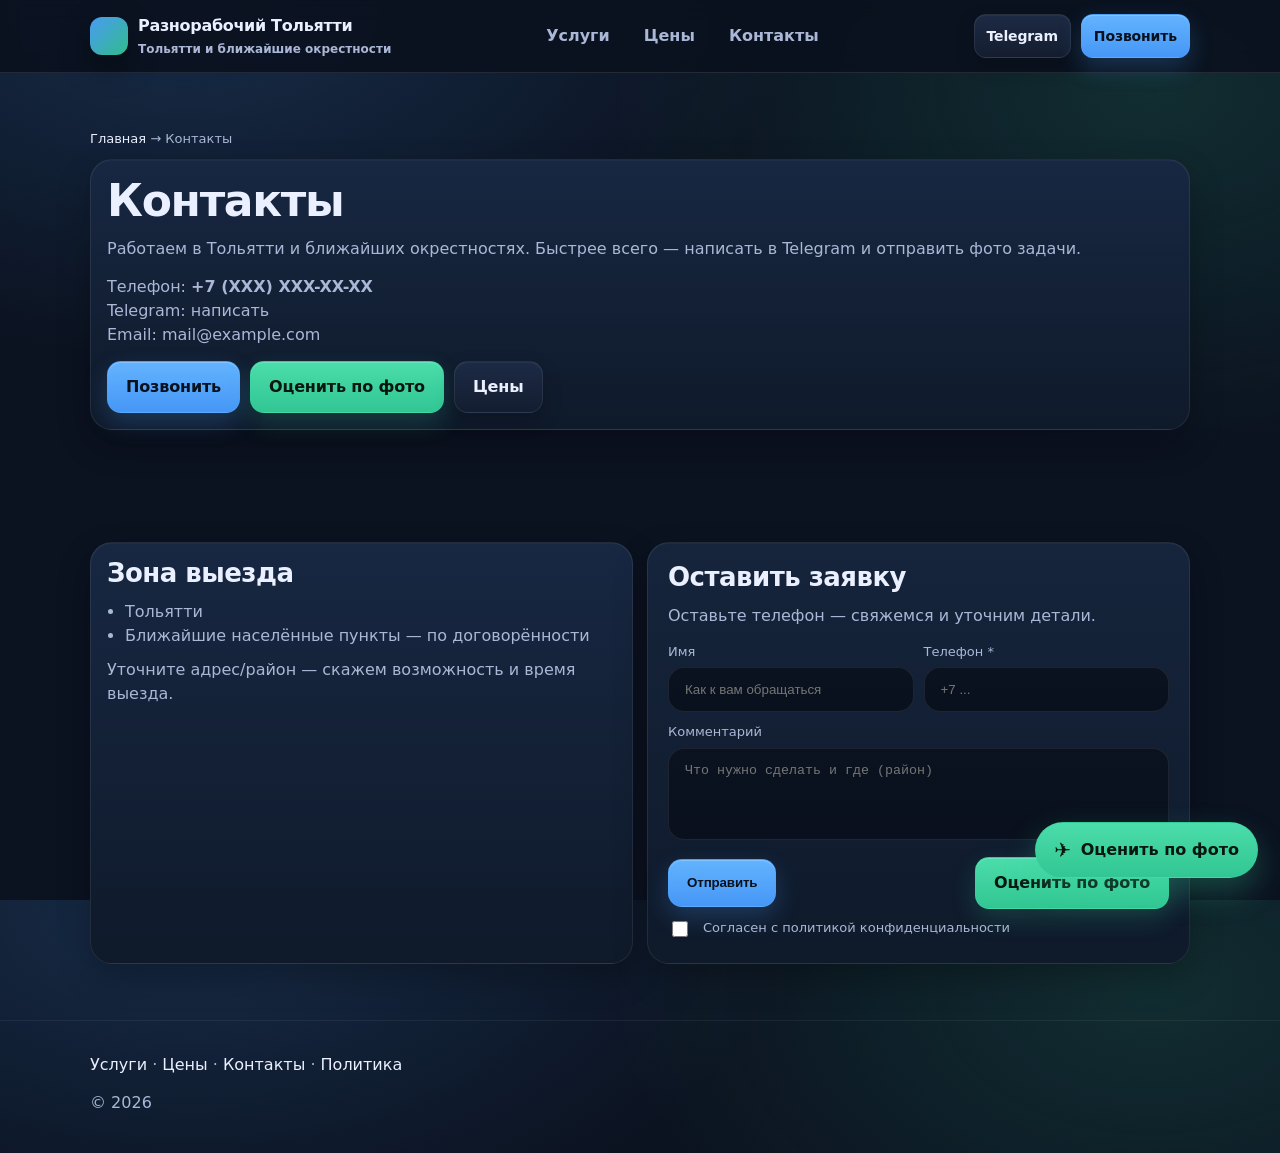
==== contacts/index.html @ 2868831a "Залил файлы" ====
<!-- contacts/index.html -->
<!doctype html>
<html lang="ru">

<head>
    <meta charset="utf-8" />
    <meta name="viewport" content="width=device-width,initial-scale=1" />
    <title>Контакты — разнорабочий Тольятти</title>
    <meta name="description"
        content="Контакты: телефон, Telegram и email. Работаем в Тольятти и ближайших окрестностях. Оценка по фото." />

    <link rel="icon" href="../favicon.svg" type="image/svg+xml" />
    <meta name="theme-color" content="#0b1220" />

    <meta property="og:title" content="Контакты — разнорабочий Тольятти" />
    <meta property="og:description"
        content="Телефон, Telegram и email для связи. Работаем в Тольятти и ближайших окрестностях." />
    <meta property="og:type" content="website" />
    <meta property="og:url" content="https://твойдомен.ru/contacts/" />
    <meta property="og:locale" content="ru_RU" />

    <link rel="stylesheet" href="../assets/css/style.css" />

    <script type="application/ld+json">
{
  "@context": "https://schema.org",
  "@type": "LocalBusiness",
  "name": "Разнорабочий Тольятти",
  "description": "Уборка участков, вывоз мусора, уборка гаражей, демонтаж и вынос в Тольятти и ближайших окрестностях.",
  "areaServed": "Тольятти",
  "telephone": "+7XXXXXXXXXX",
  "email": "mail@example.com",
  "url": "https://твойдомен.ru/contacts/",
  "sameAs": [
    "https://t.me/username"
  ]
}
</script>
</head>

<body>

    <div id="header"></div>

    <main class="section">
        <div class="container">

            <div class="breadcrumbs">
                <a href="../">Главная</a> → Контакты
            </div>

            <div class="card" style="padding:16px">
                <h1>Контакты</h1>
                <p>Работаем в Тольятти и ближайших окрестностях. Быстрее всего — написать в Telegram и отправить фото
                    задачи.</p>

                <p style="margin-top:12px">
                    Телефон: <strong data-phone></strong><br />
                    Telegram: <a data-tg-href href="#" rel="noopener">написать</a><br />
                    Email: <a data-mail-href href="#"><span data-mail></span></a>
                </p>

                <div style="display:flex; gap:10px; flex-wrap:wrap;">
                    <a class="btn btn-primary" data-phone-href href="#">Позвонить</a>
                    <a class="btn btn-green" data-tg-photo href="#" rel="noopener">Оценить по фото</a>
                    <a class="btn" href="../prices/">Цены</a>
                </div>
            </div>

            <div class="section"></div>

            <div class="grid grid-2">
                <div class="card" style="padding:16px">
                    <h2>Зона выезда</h2>
                    <ul>
                        <li>Тольятти</li>
                        <li>Ближайшие населённые пункты — по договорённости</li>
                    </ul>
                    <p style="margin-top:10px">Уточните адрес/район — скажем возможность и время выезда.</p>
                </div>

                <div class="card form">
                    <h2>Оставить заявку</h2>
                    <p>Оставьте телефон — свяжемся и уточним детали.</p>

                    <form data-lead-form>
                        <input type="text" name="company" tabindex="-1" autocomplete="off" style="display:none" />

                        <div class="form__row">
                            <div>
                                <label for="contacts-name">Имя</label>
                                <input class="input" id="contacts-name" type="text" name="name"
                                    placeholder="Как к вам обращаться" />
                            </div>
                            <div>
                                <label for="contacts-phone">Телефон *</label>
                                <input class="input" id="contacts-phone" type="tel" name="phone" placeholder="+7 ..."
                                    required />
                            </div>
                        </div>

                        <div style="margin-top:10px">
                            <label for="contacts-comment">Комментарий</label>
                            <textarea id="contacts-comment" name="comment"
                                placeholder="Что нужно сделать и где (район)"></textarea>
                        </div>

                        <div class="form__actions">
                            <button class="btn btn-primary" type="submit">Отправить</button>
                            <a class="btn btn-green" data-tg-photo href="#" rel="noopener">Оценить по фото</a>
                        </div>

                        <div class="check" style="margin-top:10px">
                            <input type="checkbox" name="agree" id="agreeContacts" required />
                            <label for="agreeContacts">
                                Согласен с <a href="../privacy/">политикой конфиденциальности</a>
                            </label>
                        </div>
                    </form>
                </div>
            </div>

        </div>
    </main>

    <div id="footer"></div>

    <script src="../assets/js/layout.js"></script>
    <script src="../assets/js/main.js"></script>
</body>

</html>
---- assets/css/style.css ----
/* assets/css/style.css */
:root {
    --bg: #0b1220;
    --bg-soft: #0f1728;
    --card: #14203a;
    --card-2: #182742;
    --surface: #101a2e;
    --surface-2: #0d1627;

    --text: #eaf0ff;
    --muted: #aab7d6;

    --line: rgba(255, 255, 255, 0.10);
    --line-strong: rgba(255, 255, 255, 0.14);

    --accent: #4da3ff;
    --accent2: #36d399;

    --shadow: 0 12px 30px rgba(0, 0, 0, 0.35);

    --radius: 18px;
    --container: 1100px;

    --fs-1: 32px;
    --fs-2: 22px;
    --fs-3: 18px;
    --fs-4: 16px;
    --fs-5: 14px;
}

* {
    box-sizing: border-box;
}

html,
body {
    height: 100%;
}

body {
    margin: 0;
    font-family: system-ui, -apple-system, Segoe UI, Roboto, Arial, sans-serif;
    background:
        radial-gradient(1000px 600px at 15% 0%, rgba(77, 163, 255, 0.18), transparent 60%),
        radial-gradient(900px 600px at 90% 10%, rgba(54, 211, 153, 0.14), transparent 60%),
        var(--bg);
    background-color: var(--bg);
    color: var(--text);
    line-height: 1.5;
}

a {
    color: inherit;
    text-decoration: none;
}

img {
    max-width: 100%;
    height: auto;
    display: block;
}

.container {
    width: min(100% - 32px, var(--container));
    margin: 0 auto;
}

.section {
    padding: 56px 0;
}

.section-sm {
    padding: 24px 0;
}

.card {
    background: linear-gradient(180deg, rgba(24, 39, 66, 0.98), rgba(15, 25, 42, 0.98));
    background-color: var(--card);
    border: 1px solid rgba(255, 255, 255, 0.08);
    border-radius: 22px;
    box-shadow:
        inset 0 1px 0 rgba(255, 255, 255, 0.03),
        0 14px 34px rgba(0, 0, 0, 0.24);
}

.pill {
    display: inline-flex;
    gap: 8px;
    align-items: center;
    padding: 8px 12px;
    border-radius: 999px;
    border: 1px solid var(--line);
    background: rgba(23, 35, 58, 0.96);
    color: var(--muted);
    font-size: var(--fs-5);
}

h1,
h2,
h3 {
    margin: 0 0 12px;
    line-height: 1.12;
}

h1 {
    font-size: var(--fs-1);
    letter-spacing: -0.03em;
    font-weight: 900;
    max-width: 11ch;
}

h2 {
    font-size: 26px;
    letter-spacing: -0.02em;
    font-weight: 850;
}

h3 {
    font-size: var(--fs-3);
    font-weight: 800;
}

p {
    margin: 0 0 14px;
    color: var(--muted);
}

ul {
    margin: 0;
    padding-left: 18px;
    color: var(--muted);
}

.btn {
    display: inline-flex;
    align-items: center;
    justify-content: center;
    gap: 10px;
    padding: 13px 18px;
    min-height: 48px;
    border-radius: 14px;
    border: 1px solid rgba(255, 255, 255, 0.08);
    background: linear-gradient(180deg, rgba(29, 43, 69, 0.98), rgba(20, 30, 48, 0.98));
    color: var(--text);
    font-weight: 700;
    letter-spacing: -0.01em;
    cursor: pointer;
    transition:
        transform 0.12s ease,
        background 0.2s ease,
        border-color 0.2s ease,
        box-shadow 0.2s ease;
    box-shadow:
        inset 0 1px 0 rgba(255, 255, 255, 0.04),
        0 8px 20px rgba(0, 0, 0, 0.18);
}

.btn:hover {
    transform: translateY(-2px);
    border-color: rgba(255, 255, 255, 0.14);
    box-shadow:
        inset 0 1px 0 rgba(255, 255, 255, 0.05),
        0 12px 26px rgba(0, 0, 0, 0.24);
}

.btn:active {
    transform: translateY(0);
}

.btn-primary {
    background: linear-gradient(180deg, #63b3ff, #4697f6);
    border-color: rgba(77, 163, 255, 0.42);
    color: #08111d;
    box-shadow:
        inset 0 1px 0 rgba(255, 255, 255, 0.22),
        0 10px 24px rgba(77, 163, 255, 0.22);
}

.btn-primary:hover {
    background: linear-gradient(180deg, #74bcff, #4d9fff);
}

.btn-green {
    background: linear-gradient(180deg, #4bddab, #31c693);
    border-color: rgba(54, 211, 153, 0.40);
    color: #081710;
    box-shadow:
        inset 0 1px 0 rgba(255, 255, 255, 0.18),
        0 10px 24px rgba(54, 211, 153, 0.18);
}

.btn-green:hover {
    background: linear-gradient(180deg, #58e3b3, #35cf99);
}

.grid {
    display: grid;
    gap: 14px;
}

.grid-2 {
    grid-template-columns: 1fr;
}

.grid-3 {
    grid-template-columns: 1fr;
}

.header {
    position: sticky;
    top: 0;
    z-index: 20;
    backdrop-filter: blur(10px);
    -webkit-backdrop-filter: blur(10px);
    background: rgba(10, 17, 30, 0.90);
    background-color: rgba(10, 17, 30, 0.90);
    border-bottom: 1px solid var(--line);
}

.header__row {
    display: flex;
    align-items: center;
    justify-content: space-between;
    padding: 14px 0;
    gap: 12px;
}

.brand {
    display: flex;
    align-items: center;
    gap: 10px;
}

.brand__logo {
    width: 38px;
    height: 38px;
    border-radius: 12px;
    background: linear-gradient(135deg, rgba(77, 163, 255, 0.95), rgba(54, 211, 153, 0.88));
    box-shadow: var(--shadow);
}

.brand__name {
    font-weight: 800;
    letter-spacing: -0.02em;
}

.brand__sub {
    display: block;
    font-size: 12px;
    color: var(--muted);
    margin-top: 2px;
    font-weight: 600;
}

.nav {
    display: none;
    gap: 14px;
    align-items: center;
    color: var(--muted);
    font-weight: 600;
}

.nav a {
    padding: 8px 10px;
    border-radius: 10px;
}

.nav a:hover {
    background: rgba(255, 255, 255, 0.05);
    color: var(--text);
}

.header__cta {
    display: flex;
    gap: 10px;
    align-items: center;
}

.header__cta .btn {
    padding: 10px 12px;
    border-radius: 12px;
    font-size: 14px;
    min-height: 44px;
}

.hero {
    padding: 26px 0 10px;
}

.hero__wrap {
    padding: 22px;
}

.hero__top {
    display: flex;
    flex-direction: column;
    gap: 18px;
}

.hero__badges {
    display: flex;
    flex-wrap: wrap;
    gap: 10px;
}

.hero__actions {
    display: flex;
    flex-direction: column;
    gap: 10px;
    margin-top: 10px;
}

.hero__note {
    font-size: 14px;
    color: var(--muted);
}

.kpi {
    display: grid;
    grid-template-columns: 1fr;
    gap: 10px;
    margin-top: 12px;
}

.kpi__item {
    padding: 16px;
    border-radius: 18px;
    border: 1px solid rgba(255, 255, 255, 0.08);
    background: linear-gradient(180deg, rgba(20, 33, 55, 0.98), rgba(15, 25, 42, 0.98));
    background-color: var(--surface);
}

.kpi__title {
    font-weight: 800;
}

.kpi__desc {
    font-size: 13px;
    color: var(--muted);
    margin-top: 4px;
}

.form {
    padding: 20px;
    background: linear-gradient(180deg, rgba(22, 36, 60, 0.985), rgba(15, 25, 42, 0.985));
    background-color: var(--card);
}

.form__row {
    display: grid;
    grid-template-columns: 1fr;
    gap: 10px;
}

.input,
select,
textarea {
    width: 100%;
    padding: 14px 16px;
    border-radius: 16px;
    border: 1px solid rgba(255, 255, 255, 0.08);
    background: linear-gradient(180deg, rgba(10, 18, 31, 0.96), rgba(9, 16, 28, 0.96));
    background-color: var(--surface-2);
    color: var(--text);
    outline: none;
    transition: border-color 0.2s ease, box-shadow 0.2s ease, transform 0.08s ease;
}

.input:focus,
select:focus,
textarea:focus {
    border-color: rgba(77, 163, 255, 0.42);
    box-shadow: 0 0 0 4px rgba(77, 163, 255, 0.10);
}

textarea {
    min-height: 92px;
    resize: vertical;
}

label {
    font-size: 13px;
    color: var(--muted);
    margin-bottom: 6px;
    display: block;
}

.form__actions {
    display: flex;
    flex-direction: column;
    gap: 10px;
    margin-top: 10px;
}

.form__meta {
    font-size: 12px;
    color: var(--muted);
}

.check {
    display: flex;
    gap: 12px;
    align-items: flex-start;
    color: var(--muted);
    font-size: 13px;
    line-height: 1.4;
}

.check input {
    margin-top: 2px;
    width: 16px;
    height: 16px;
    accent-color: var(--accent);
    flex-shrink: 0;
}

.service-card {
    padding: 18px;
    height: 100%;
    display: flex;
    flex-direction: column;
    transition: transform 0.16s ease, border-color 0.2s ease, box-shadow 0.2s ease, background 0.2s ease;
    cursor: pointer;
}

.service-card:hover {
    transform: translateY(-6px);
    border-color: rgba(255, 255, 255, 0.14);
    background: linear-gradient(180deg, rgba(28, 45, 74, 0.98), rgba(17, 28, 46, 0.98));
    box-shadow:
        inset 0 1px 0 rgba(255, 255, 255, 0.04),
        0 18px 36px rgba(0, 0, 0, 0.28);

}

.service-card__title {
    font-weight: 800;
    margin-bottom: 8px;
    font-size: 1.08rem;
    line-height: 1.2;
}

.service-card__text {
    font-size: 14px;
    color: var(--muted);
}

.service-card__link {
    margin-top: auto;
    padding-top: 14px;
    display: inline-flex;
    gap: 8px;
    color: var(--accent);
    font-weight: 700;
}

.price-list {
    display: grid;
    gap: 10px;
}

.price-item {
    display: flex;
    justify-content: space-between;
    gap: 10px;
    padding: 12px 14px;
    border-radius: 14px;
    border: 1px solid var(--line);
    background: rgba(18, 30, 49, 0.98);
    background-color: var(--surface);
}

.price-item span {
    color: var(--muted);
}

.steps {
    display: grid;
    gap: 10px;
}

.step {
    padding: 14px;
}

.step__num {
    width: 34px;
    height: 34px;
    border-radius: 12px;
    display: flex;
    align-items: center;
    justify-content: center;
    background: rgba(77, 163, 255, 0.18);
    border: 1px solid rgba(77, 163, 255, 0.35);
    font-weight: 900;
    margin-bottom: 10px;
}

.faq {
    display: grid;
    gap: 10px;
}

details {
    border: 1px solid var(--line);
    border-radius: 14px;
    background: rgba(18, 30, 49, 0.98);
    background-color: var(--surface);
    padding: 12px 14px;
}

summary {
    cursor: pointer;
    font-weight: 800;
}

details p {
    margin-top: 10px;
}

.footer {
    border-top: 1px solid rgba(255, 255, 255, 0.06);
    padding: 32px 0 72px;
    color: var(--muted);
    background: transparent;
}

.footer a {
    color: var(--text);
}

.mobile-bar {
    position: fixed;
    left: 0;
    right: 0;
    bottom: 0;
    z-index: 30;
    padding: 10px 12px calc(10px + env(safe-area-inset-bottom));
    background: rgba(10, 17, 30, 0.96);
    background-color: rgba(10, 17, 30, 0.96);
    backdrop-filter: blur(14px);
    -webkit-backdrop-filter: blur(14px);
    border-top: 1px solid rgba(255, 255, 255, 0.08);
    box-shadow: 0 -10px 30px rgba(0, 0, 0, 0.24);
    display: none;
}

.mobile-bar__row {
    display: grid;
    grid-template-columns: 1fr 1fr;
    gap: 10px;
}

.mobile-bar .btn {
    width: 100%;
}

.breadcrumbs {
    color: var(--muted);
    font-size: 13px;
    margin-bottom: 10px;
}

.breadcrumbs a {
    color: var(--text);
}

.hero__media {
    display: none;
}

@media (max-width: 719px) {
    .form {
        padding: 18px;
        border-radius: 20px;
    }

    .form__actions {
        gap: 12px;
    }

    .form__actions .btn {
        width: 100%;
    }

    .hero__actions .btn {
        width: 100%;
    }

    .check {
        margin-top: 4px;
    }
}

/* >= 720px */
@media (min-width: 720px) {
    :root {
        --fs-1: 44px;
    }

    .grid-2 {
        grid-template-columns: 1fr 1fr;
    }

    .grid-3 {
        grid-template-columns: repeat(3, 1fr);
    }

    .nav {
        display: flex;
    }

    .hero__wrap {
        padding: 26px;
    }

    .hero__top {
        gap: 18px;
    }

    .hero__actions {
        flex-direction: row;
    }

    .form__row {
        grid-template-columns: 1fr 1fr;
    }

    .form__actions {
        flex-direction: row;
        align-items: center;
        justify-content: space-between;
    }

    .kpi {
        grid-template-columns: repeat(3, 1fr);
    }
}

/* >= 1024px */
@media (min-width: 1024px) {
    .hero {
        padding: 42px 0 18px;
    }

    .hero__wrap {
        display: grid;
        grid-template-columns: 1.2fr 0.88fr;
        gap: 22px;
        align-items: start;
        padding: 28px;
    }

    .hero__media {
        display: block;
        padding: 16px;
        border-radius: var(--radius);
        border: 1px solid var(--line);
        background: linear-gradient(180deg, rgba(22, 36, 60, 0.98), rgba(16, 27, 45, 0.98));
        background-color: var(--card);
        min-height: 220px;
    }

    .service-card__icon {
        font-size: 28px;
        margin-bottom: 10px;
        opacity: 0.9;
    }

    .footer {
        padding-bottom: 24px;
    }

    /* floating telegram button desktop */
    .floating-tg {
        position: fixed;
        right: 22px;
        bottom: 22px;
        z-index: 40;
        display: none;
    }

    .floating-tg__link {
        display: inline-flex;
        align-items: center;
        gap: 10px;
        min-height: 56px;
        padding: 0 18px;
        border-radius: 999px;
        background: linear-gradient(180deg, #4bddab, #31c693);
        color: #081710;
        font-weight: 800;
        box-shadow: 0 14px 32px rgba(54, 211, 153, 0.28);
        border: 1px solid rgba(54, 211, 153, 0.38);
    }

    .floating-tg__icon {
        font-size: 20px;
        line-height: 1;
    }

    .calc {
        padding: 22px;
    }

    .calc__head {
        margin-bottom: 18px;
    }

    .calc__grid {
        display: grid;
        gap: 14px;
        grid-template-columns: 1fr;
    }

    .calc__result {
        margin-top: 18px;
        padding: 18px;
        border-radius: 18px;
        border: 1px solid rgba(255, 255, 255, 0.08);
        background: linear-gradient(180deg, rgba(19, 31, 52, 0.98), rgba(13, 22, 39, 0.98));
        display: flex;
        flex-direction: column;
        gap: 16px;
    }

    .calc__label {
        font-size: 13px;
        color: var(--muted);
        margin-bottom: 6px;
    }

    .calc__price {
        font-size: 32px;
        font-weight: 900;
        line-height: 1;
        letter-spacing: -0.03em;
    }

    .calc__sub {
        margin-top: 8px;
        color: var(--muted);
        font-size: 14px;
    }

    .calc__actions {
        display: flex;
        flex-direction: column;
        gap: 10px;
    }

    .case-card {
        overflow: hidden;
        padding: 0;
    }

    .case-card__media {
        position: relative;
        min-height: 160px;
        display: flex;
        align-items: center;
        justify-content: center;
        background: linear-gradient(180deg, rgba(38, 54, 83, 0.98), rgba(25, 37, 58, 0.98));
        border-bottom: 1px solid rgba(255, 255, 255, 0.06);
    }

    .case-card__media--after {
        background: linear-gradient(180deg, rgba(24, 61, 52, 0.98), rgba(15, 39, 34, 0.98));
    }

    .case-card__badge {
        position: absolute;
        top: 12px;
        left: 12px;
        padding: 6px 10px;
        border-radius: 999px;
        font-size: 12px;
        font-weight: 800;
        color: var(--text);
        background: rgba(11, 18, 32, 0.72);
        border: 1px solid rgba(255, 255, 255, 0.08);
    }

    .case-card__placeholder {
        color: rgba(234, 240, 255, 0.72);
        font-weight: 700;
        text-align: center;
        padding: 16px;
    }

    .case-card__content {
        padding: 16px 18px 18px;
    }

    .case-card__title {
        font-weight: 800;
        margin-bottom: 8px;
        font-size: 1.05rem;
    }

    .case-card__text {
        color: var(--muted);
        font-size: 14px;
    }

    /* fix for service icons on all screens */
    .service-card__icon {
        font-size: 28px;
        margin-bottom: 10px;
        opacity: 0.9;
    }

    @media (min-width: 720px) {
        .calc__grid {
            grid-template-columns: repeat(3, 1fr);
        }

        .calc__actions {
            flex-direction: row;
        }
    }

    @media (min-width: 1024px) {
        .floating-tg {
            display: block;
        }

        .calc__result {
            flex-direction: row;
            align-items: center;
            justify-content: space-between;
        }

        .calc__price {
            font-size: 40px;
        }
    }

    .review-card {
        padding: 18px;
        display: flex;
        flex-direction: column;
        gap: 12px;
    }

    .review-card__stars {
        font-size: 18px;
        letter-spacing: 2px;
        color: #ffd76a;
    }

    .review-card__text {
        color: var(--text);
        line-height: 1.6;
    }

    .review-card__name {
        margin-top: auto;
        color: var(--muted);
        font-size: 14px;
        font-weight: 600;
    }
}
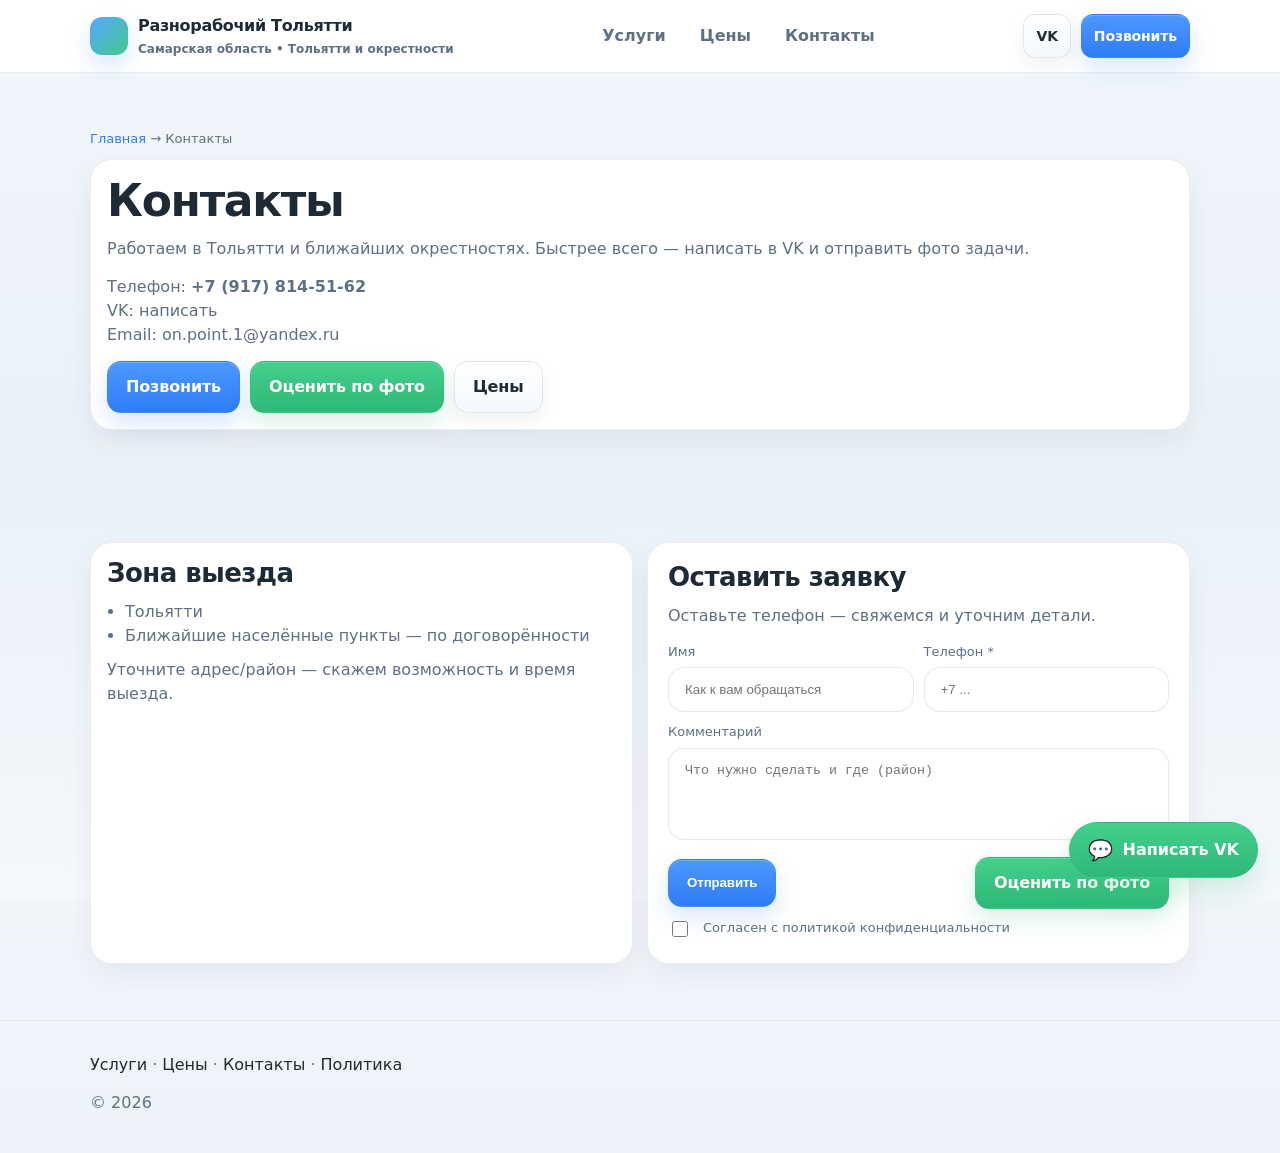
==== commit c9c4ca73: "Заменил телеграм на вк" ====
--- a/contacts/index.html
+++ b/contacts/index.html
@@ -7,14 +7,14 @@
     <meta name="viewport" content="width=device-width,initial-scale=1" />
     <title>Контакты — разнорабочий Тольятти</title>
     <meta name="description"
-        content="Контакты: телефон, Telegram и email. Работаем в Тольятти и ближайших окрестностях. Оценка по фото." />
+        content="Контакты: телефон, VK и email. Работаем в Тольятти и ближайших окрестностях. Оценка по фото." />
 
     <link rel="icon" href="../favicon.svg" type="image/svg+xml" />
     <meta name="theme-color" content="#0b1220" />
 
     <meta property="og:title" content="Контакты — разнорабочий Тольятти" />
     <meta property="og:description"
-        content="Телефон, Telegram и email для связи. Работаем в Тольятти и ближайших окрестностях." />
+        content="Телефон, VK и email для связи. Работаем в Тольятти и ближайших окрестностях." />
     <meta property="og:type" content="website" />
     <meta property="og:url" content="https://твойдомен.ru/contacts/" />
     <meta property="og:locale" content="ru_RU" />
@@ -51,12 +51,12 @@
 
             <div class="card" style="padding:16px">
                 <h1>Контакты</h1>
-                <p>Работаем в Тольятти и ближайших окрестностях. Быстрее всего — написать в Telegram и отправить фото
+                <p>Работаем в Тольятти и ближайших окрестностях. Быстрее всего — написать в VK и отправить фото
                     задачи.</p>
 
                 <p style="margin-top:12px">
                     Телефон: <strong data-phone></strong><br />
-                    Telegram: <a data-tg-href href="#" rel="noopener">написать</a><br />
+                    VK: <a data-tg-href href="#" rel="noopener">написать</a><br />
                     Email: <a data-mail-href href="#"><span data-mail></span></a>
                 </p>
 
--- a/assets/css/style.css
+++ b/assets/css/style.css
@@ -1,22 +1,22 @@
 /* assets/css/style.css */
 :root {
-    --bg: #0b1220;
-    --bg-soft: #0f1728;
-    --card: #14203a;
-    --card-2: #182742;
-    --surface: #101a2e;
-    --surface-2: #0d1627;
-
-    --text: #eaf0ff;
-    --muted: #aab7d6;
-
-    --line: rgba(255, 255, 255, 0.10);
-    --line-strong: rgba(255, 255, 255, 0.14);
-
-    --accent: #4da3ff;
-    --accent2: #36d399;
-
-    --shadow: 0 12px 30px rgba(0, 0, 0, 0.35);
+    --bg: #eef3f8;
+    --bg-soft: #f7f9fc;
+    --card: #ffffff;
+    --card-2: #f8fbff;
+    --surface: #f5f8fc;
+    --surface-2: #ffffff;
+
+    --text: #1f2a37;
+    --muted: #5f6f84;
+
+    --line: rgba(31, 42, 55, 0.10);
+    --line-strong: rgba(31, 42, 55, 0.16);
+
+    --accent: #2f7cf6;
+    --accent2: #2fb877;
+
+    --shadow: 0 10px 26px rgba(31, 42, 55, 0.08);
 
     --radius: 18px;
     --container: 1100px;
@@ -40,10 +40,7 @@
 body {
     margin: 0;
     font-family: system-ui, -apple-system, Segoe UI, Roboto, Arial, sans-serif;
-    background:
-        radial-gradient(1000px 600px at 15% 0%, rgba(77, 163, 255, 0.18), transparent 60%),
-        radial-gradient(900px 600px at 90% 10%, rgba(54, 211, 153, 0.14), transparent 60%),
-        var(--bg);
+    background: linear-gradient(180deg, #f2f6fb 0%, #eaf1f8 52%, #f5f8fc 100%);
     background-color: var(--bg);
     color: var(--text);
     line-height: 1.5;
@@ -74,13 +71,11 @@
 }
 
 .card {
-    background: linear-gradient(180deg, rgba(24, 39, 66, 0.98), rgba(15, 25, 42, 0.98));
-    background-color: var(--card);
-    border: 1px solid rgba(255, 255, 255, 0.08);
+    background: #ffffff;
+    background-color: #ffffff;
+    border: 1px solid rgba(31, 42, 55, 0.08);
     border-radius: 22px;
-    box-shadow:
-        inset 0 1px 0 rgba(255, 255, 255, 0.03),
-        0 14px 34px rgba(0, 0, 0, 0.24);
+    box-shadow: 0 12px 28px rgba(31, 42, 55, 0.06);
 }
 
 .pill {
@@ -89,9 +84,9 @@
     align-items: center;
     padding: 8px 12px;
     border-radius: 999px;
-    border: 1px solid var(--line);
-    background: rgba(23, 35, 58, 0.96);
-    color: var(--muted);
+    border: 1px solid rgba(47, 124, 246, 0.14);
+    background: #f3f8ff;
+    color: #4c6483;
     font-size: var(--fs-5);
 }
 
@@ -100,6 +95,7 @@
 h3 {
     margin: 0 0 12px;
     line-height: 1.12;
+    color: var(--text);
 }
 
 h1 {
@@ -125,7 +121,8 @@
     color: var(--muted);
 }
 
-ul {
+ul,
+ol {
     margin: 0;
     padding-left: 18px;
     color: var(--muted);
@@ -139,8 +136,8 @@
     padding: 13px 18px;
     min-height: 48px;
     border-radius: 14px;
-    border: 1px solid rgba(255, 255, 255, 0.08);
-    background: linear-gradient(180deg, rgba(29, 43, 69, 0.98), rgba(20, 30, 48, 0.98));
+    border: 1px solid rgba(31, 42, 55, 0.10);
+    background: linear-gradient(180deg, #ffffff, #f4f8fc);
     color: var(--text);
     font-weight: 700;
     letter-spacing: -0.01em;
@@ -151,16 +148,16 @@
         border-color 0.2s ease,
         box-shadow 0.2s ease;
     box-shadow:
-        inset 0 1px 0 rgba(255, 255, 255, 0.04),
-        0 8px 20px rgba(0, 0, 0, 0.18);
+        inset 0 1px 0 rgba(255, 255, 255, 0.8),
+        0 8px 18px rgba(31, 42, 55, 0.06);
 }
 
 .btn:hover {
     transform: translateY(-2px);
-    border-color: rgba(255, 255, 255, 0.14);
+    border-color: rgba(31, 42, 55, 0.16);
     box-shadow:
-        inset 0 1px 0 rgba(255, 255, 255, 0.05),
-        0 12px 26px rgba(0, 0, 0, 0.24);
+        inset 0 1px 0 rgba(255, 255, 255, 0.9),
+        0 10px 22px rgba(31, 42, 55, 0.08);
 }
 
 .btn:active {
@@ -168,29 +165,29 @@
 }
 
 .btn-primary {
-    background: linear-gradient(180deg, #63b3ff, #4697f6);
-    border-color: rgba(77, 163, 255, 0.42);
-    color: #08111d;
+    background: linear-gradient(180deg, #4d98ff, #2f7cf6);
+    color: #ffffff;
+    border-color: rgba(47, 124, 246, 0.28);
     box-shadow:
         inset 0 1px 0 rgba(255, 255, 255, 0.22),
-        0 10px 24px rgba(77, 163, 255, 0.22);
+        0 10px 22px rgba(47, 124, 246, 0.18);
 }
 
 .btn-primary:hover {
-    background: linear-gradient(180deg, #74bcff, #4d9fff);
+    background: linear-gradient(180deg, #5aa2ff, #347ff2);
 }
 
 .btn-green {
-    background: linear-gradient(180deg, #4bddab, #31c693);
-    border-color: rgba(54, 211, 153, 0.40);
-    color: #081710;
+    background: linear-gradient(180deg, #45cf8d, #2fb877);
+    color: #ffffff;
+    border-color: rgba(47, 184, 119, 0.28);
     box-shadow:
         inset 0 1px 0 rgba(255, 255, 255, 0.18),
-        0 10px 24px rgba(54, 211, 153, 0.18);
+        0 10px 22px rgba(47, 184, 119, 0.18);
 }
 
 .btn-green:hover {
-    background: linear-gradient(180deg, #58e3b3, #35cf99);
+    background: linear-gradient(180deg, #52d797, #35c17f);
 }
 
 .grid {
@@ -210,11 +207,11 @@
     position: sticky;
     top: 0;
     z-index: 20;
-    backdrop-filter: blur(10px);
-    -webkit-backdrop-filter: blur(10px);
-    background: rgba(10, 17, 30, 0.90);
-    background-color: rgba(10, 17, 30, 0.90);
-    border-bottom: 1px solid var(--line);
+    backdrop-filter: blur(8px);
+    -webkit-backdrop-filter: blur(8px);
+    background: rgba(255, 255, 255, 0.94);
+    background-color: rgba(255, 255, 255, 0.94);
+    border-bottom: 1px solid rgba(31, 42, 55, 0.08);
 }
 
 .header__row {
@@ -235,13 +232,15 @@
     width: 38px;
     height: 38px;
     border-radius: 12px;
-    background: linear-gradient(135deg, rgba(77, 163, 255, 0.95), rgba(54, 211, 153, 0.88));
-    box-shadow: var(--shadow);
+    background: linear-gradient(135deg, #58a7ff, #41c98a);
+    box-shadow: 0 10px 22px rgba(47, 124, 246, 0.18);
+    flex-shrink: 0;
 }
 
 .brand__name {
     font-weight: 800;
     letter-spacing: -0.02em;
+    color: var(--text);
 }
 
 .brand__sub {
@@ -266,7 +265,7 @@
 }
 
 .nav a:hover {
-    background: rgba(255, 255, 255, 0.05);
+    background: rgba(47, 124, 246, 0.06);
     color: var(--text);
 }
 
@@ -315,6 +314,11 @@
     color: var(--muted);
 }
 
+.hero__note a,
+.breadcrumbs a {
+    color: var(--accent);
+}
+
 .kpi {
     display: grid;
     grid-template-columns: 1fr;
@@ -325,13 +329,15 @@
 .kpi__item {
     padding: 16px;
     border-radius: 18px;
-    border: 1px solid rgba(255, 255, 255, 0.08);
-    background: linear-gradient(180deg, rgba(20, 33, 55, 0.98), rgba(15, 25, 42, 0.98));
+    border: 1px solid rgba(31, 42, 55, 0.08);
+    background: #ffffff;
     background-color: var(--surface);
+    box-shadow: 0 12px 28px rgba(31, 42, 55, 0.04);
 }
 
 .kpi__title {
     font-weight: 800;
+    color: var(--text);
 }
 
 .kpi__desc {
@@ -342,7 +348,7 @@
 
 .form {
     padding: 20px;
-    background: linear-gradient(180deg, rgba(22, 36, 60, 0.985), rgba(15, 25, 42, 0.985));
+    background: #ffffff;
     background-color: var(--card);
 }
 
@@ -358,8 +364,8 @@
     width: 100%;
     padding: 14px 16px;
     border-radius: 16px;
-    border: 1px solid rgba(255, 255, 255, 0.08);
-    background: linear-gradient(180deg, rgba(10, 18, 31, 0.96), rgba(9, 16, 28, 0.96));
+    border: 1px solid rgba(31, 42, 55, 0.10);
+    background: #ffffff;
     background-color: var(--surface-2);
     color: var(--text);
     outline: none;
@@ -369,8 +375,8 @@
 .input:focus,
 select:focus,
 textarea:focus {
-    border-color: rgba(77, 163, 255, 0.42);
-    box-shadow: 0 0 0 4px rgba(77, 163, 255, 0.10);
+    border-color: rgba(47, 124, 246, 0.35);
+    box-shadow: 0 0 0 4px rgba(47, 124, 246, 0.10);
 }
 
 textarea {
@@ -421,16 +427,14 @@
     flex-direction: column;
     transition: transform 0.16s ease, border-color 0.2s ease, box-shadow 0.2s ease, background 0.2s ease;
     cursor: pointer;
+    background: #ffffff;
 }
 
 .service-card:hover {
     transform: translateY(-6px);
-    border-color: rgba(255, 255, 255, 0.14);
-    background: linear-gradient(180deg, rgba(28, 45, 74, 0.98), rgba(17, 28, 46, 0.98));
-    box-shadow:
-        inset 0 1px 0 rgba(255, 255, 255, 0.04),
-        0 18px 36px rgba(0, 0, 0, 0.28);
-
+    background: #f8fbff;
+    border-color: rgba(47, 124, 246, 0.16);
+    box-shadow: 0 14px 28px rgba(31, 42, 55, 0.08);
 }
 
 .service-card__title {
@@ -438,6 +442,7 @@
     margin-bottom: 8px;
     font-size: 1.08rem;
     line-height: 1.2;
+    color: var(--text);
 }
 
 .service-card__text {
@@ -454,6 +459,12 @@
     font-weight: 700;
 }
 
+.service-card__icon {
+    font-size: 28px;
+    margin-bottom: 10px;
+    opacity: 0.9;
+}
+
 .price-list {
     display: grid;
     gap: 10px;
@@ -466,7 +477,7 @@
     padding: 12px 14px;
     border-radius: 14px;
     border: 1px solid var(--line);
-    background: rgba(18, 30, 49, 0.98);
+    background: #ffffff;
     background-color: var(--surface);
 }
 
@@ -490,8 +501,9 @@
     display: flex;
     align-items: center;
     justify-content: center;
-    background: rgba(77, 163, 255, 0.18);
-    border: 1px solid rgba(77, 163, 255, 0.35);
+    background: rgba(47, 124, 246, 0.10);
+    border: 1px solid rgba(47, 124, 246, 0.20);
+    color: #2f7cf6;
     font-weight: 900;
     margin-bottom: 10px;
 }
@@ -504,7 +516,7 @@
 details {
     border: 1px solid var(--line);
     border-radius: 14px;
-    background: rgba(18, 30, 49, 0.98);
+    background: #ffffff;
     background-color: var(--surface);
     padding: 12px 14px;
 }
@@ -512,6 +524,7 @@
 summary {
     cursor: pointer;
     font-weight: 800;
+    color: var(--text);
 }
 
 details p {
@@ -519,7 +532,7 @@
 }
 
 .footer {
-    border-top: 1px solid rgba(255, 255, 255, 0.06);
+    border-top: 1px solid rgba(31, 42, 55, 0.06);
     padding: 32px 0 72px;
     color: var(--muted);
     background: transparent;
@@ -536,12 +549,12 @@
     bottom: 0;
     z-index: 30;
     padding: 10px 12px calc(10px + env(safe-area-inset-bottom));
-    background: rgba(10, 17, 30, 0.96);
-    background-color: rgba(10, 17, 30, 0.96);
+    background: rgba(255, 255, 255, 0.96);
+    background-color: rgba(255, 255, 255, 0.96);
     backdrop-filter: blur(14px);
     -webkit-backdrop-filter: blur(14px);
-    border-top: 1px solid rgba(255, 255, 255, 0.08);
-    box-shadow: 0 -10px 30px rgba(0, 0, 0, 0.24);
+    border-top: 1px solid rgba(31, 42, 55, 0.08);
+    box-shadow: 0 -8px 18px rgba(31, 42, 55, 0.08);
     display: none;
 }
 
@@ -561,15 +574,253 @@
     margin-bottom: 10px;
 }
 
-.breadcrumbs a {
-    color: var(--text);
-}
-
 .hero__media {
     display: none;
 }
 
-@media (max-width: 719px) {
+.floating-tg {
+    position: fixed;
+    right: 22px;
+    bottom: 22px;
+    z-index: 40;
+    display: none;
+}
+
+.floating-tg__link {
+    display: inline-flex;
+    align-items: center;
+    gap: 10px;
+    min-height: 56px;
+    padding: 0 18px;
+    border-radius: 999px;
+    background: linear-gradient(180deg, #45cf8d, #2fb877);
+    color: #ffffff;
+    font-weight: 800;
+    border: 1px solid rgba(47, 184, 119, 0.20);
+    box-shadow: 0 14px 28px rgba(47, 184, 119, 0.18);
+}
+
+.floating-tg__icon {
+    font-size: 20px;
+    line-height: 1;
+}
+
+.calc {
+    padding: 22px;
+}
+
+.calc__head {
+    margin-bottom: 18px;
+}
+
+.calc__grid {
+    display: grid;
+    gap: 14px;
+    grid-template-columns: 1fr;
+}
+
+.calc__result {
+    margin-top: 18px;
+    padding: 18px;
+    border-radius: 18px;
+    border: 1px solid rgba(31, 42, 55, 0.08);
+    background: #ffffff;
+    display: flex;
+    flex-direction: column;
+    gap: 16px;
+}
+
+.calc__label {
+    font-size: 13px;
+    color: var(--muted);
+    margin-bottom: 6px;
+}
+
+.calc__price {
+    font-size: 32px;
+    font-weight: 900;
+    line-height: 1;
+    letter-spacing: -0.03em;
+    color: var(--text);
+}
+
+.calc__sub {
+    margin-top: 8px;
+    color: var(--muted);
+    font-size: 14px;
+}
+
+.calc__actions {
+    display: flex;
+    flex-direction: column;
+    gap: 10px;
+}
+
+.case-card {
+    overflow: hidden;
+    padding: 0;
+}
+
+.case-card__media {
+    position: relative;
+    min-height: 160px;
+    display: flex;
+    align-items: center;
+    justify-content: center;
+    background: linear-gradient(180deg, #dde8f5, #edf3f9);
+    border-bottom: 1px solid rgba(31, 42, 55, 0.08);
+}
+
+.case-card__media--after {
+    background: linear-gradient(180deg, #dff1e8, #eef8f3);
+}
+
+.case-card__badge {
+    position: absolute;
+    top: 12px;
+    left: 12px;
+    padding: 6px 10px;
+    border-radius: 999px;
+    font-size: 12px;
+    font-weight: 800;
+    color: var(--text);
+    background: rgba(255, 255, 255, 0.92);
+    border: 1px solid rgba(31, 42, 55, 0.08);
+}
+
+.case-card__placeholder {
+    color: #4f6178;
+    font-weight: 700;
+    text-align: center;
+    padding: 16px;
+}
+
+.case-card__content {
+    padding: 16px 18px 18px;
+}
+
+.case-card__title {
+    font-weight: 800;
+    margin-bottom: 8px;
+    font-size: 1.05rem;
+    color: var(--text);
+}
+
+.case-card__text {
+    color: var(--muted);
+    font-size: 14px;
+}
+
+.review-card {
+    padding: 18px;
+    display: flex;
+    flex-direction: column;
+    gap: 12px;
+}
+
+.review-card__stars {
+    font-size: 18px;
+    letter-spacing: 2px;
+    color: #f4b400;
+}
+
+.review-card__text {
+    color: var(--text);
+    line-height: 1.6;
+}
+
+.review-card__name {
+    margin-top: auto;
+    color: var(--muted);
+    font-size: 14px;
+    font-weight: 600;
+}
+
+/* mobile */
+@media (max-width: 767px) {
+    .container {
+        width: min(100% - 20px, var(--container));
+    }
+
+    .header {
+        backdrop-filter: none;
+        -webkit-backdrop-filter: none;
+        background: rgba(255, 255, 255, 0.98);
+        background-color: rgba(255, 255, 255, 0.98);
+    }
+
+    .header__row {
+        align-items: flex-start;
+        gap: 10px;
+    }
+
+    .brand {
+        min-width: 0;
+        flex: 1 1 auto;
+        align-items: flex-start;
+    }
+
+    .brand__name {
+        font-size: 16px;
+        line-height: 1.15;
+        word-break: break-word;
+    }
+
+    .brand__sub {
+        font-size: 11px;
+        line-height: 1.25;
+    }
+
+    .header__cta {
+        flex: 0 0 auto;
+        gap: 8px;
+    }
+
+    .header__cta .btn {
+        min-height: 40px;
+        padding: 10px 12px;
+        font-size: 13px;
+        white-space: nowrap;
+    }
+
+    .header__cta .btn:first-child {
+        display: none;
+    }
+
+    .hero__wrap {
+        padding: 16px;
+    }
+
+    .hero__badges {
+        gap: 8px;
+    }
+
+    .pill {
+        max-width: 100%;
+        white-space: normal;
+        line-height: 1.2;
+    }
+
+    h1 {
+        max-width: none;
+        font-size: 28px;
+        line-height: 1.05;
+    }
+
+    .hero__actions {
+        width: 100%;
+    }
+
+    .hero__actions .btn {
+        width: 100%;
+    }
+
+    .hero__note {
+        font-size: 13px;
+        line-height: 1.35;
+        word-break: break-word;
+    }
+
     .form {
         padding: 18px;
         border-radius: 20px;
@@ -583,12 +834,18 @@
         width: 100%;
     }
 
-    .hero__actions .btn {
-        width: 100%;
-    }
-
     .check {
         margin-top: 4px;
+    }
+
+    .mobile-bar {
+        display: block;
+        backdrop-filter: none;
+        -webkit-backdrop-filter: none;
+    }
+
+    .floating-tg {
+        display: none !important;
     }
 }
 
@@ -634,6 +891,14 @@
 
     .kpi {
         grid-template-columns: repeat(3, 1fr);
+    }
+
+    .calc__grid {
+        grid-template-columns: repeat(3, 1fr);
+    }
+
+    .calc__actions {
+        flex-direction: row;
     }
 }
 
@@ -656,208 +921,26 @@
         padding: 16px;
         border-radius: var(--radius);
         border: 1px solid var(--line);
-        background: linear-gradient(180deg, rgba(22, 36, 60, 0.98), rgba(16, 27, 45, 0.98));
+        background: #ffffff;
         background-color: var(--card);
         min-height: 220px;
     }
 
-    .service-card__icon {
-        font-size: 28px;
-        margin-bottom: 10px;
-        opacity: 0.9;
+    .floating-tg {
+        display: block;
+    }
+
+    .calc__result {
+        flex-direction: row;
+        align-items: center;
+        justify-content: space-between;
+    }
+
+    .calc__price {
+        font-size: 40px;
     }
 
     .footer {
         padding-bottom: 24px;
     }
-
-    /* floating telegram button desktop */
-    .floating-tg {
-        position: fixed;
-        right: 22px;
-        bottom: 22px;
-        z-index: 40;
-        display: none;
-    }
-
-    .floating-tg__link {
-        display: inline-flex;
-        align-items: center;
-        gap: 10px;
-        min-height: 56px;
-        padding: 0 18px;
-        border-radius: 999px;
-        background: linear-gradient(180deg, #4bddab, #31c693);
-        color: #081710;
-        font-weight: 800;
-        box-shadow: 0 14px 32px rgba(54, 211, 153, 0.28);
-        border: 1px solid rgba(54, 211, 153, 0.38);
-    }
-
-    .floating-tg__icon {
-        font-size: 20px;
-        line-height: 1;
-    }
-
-    .calc {
-        padding: 22px;
-    }
-
-    .calc__head {
-        margin-bottom: 18px;
-    }
-
-    .calc__grid {
-        display: grid;
-        gap: 14px;
-        grid-template-columns: 1fr;
-    }
-
-    .calc__result {
-        margin-top: 18px;
-        padding: 18px;
-        border-radius: 18px;
-        border: 1px solid rgba(255, 255, 255, 0.08);
-        background: linear-gradient(180deg, rgba(19, 31, 52, 0.98), rgba(13, 22, 39, 0.98));
-        display: flex;
-        flex-direction: column;
-        gap: 16px;
-    }
-
-    .calc__label {
-        font-size: 13px;
-        color: var(--muted);
-        margin-bottom: 6px;
-    }
-
-    .calc__price {
-        font-size: 32px;
-        font-weight: 900;
-        line-height: 1;
-        letter-spacing: -0.03em;
-    }
-
-    .calc__sub {
-        margin-top: 8px;
-        color: var(--muted);
-        font-size: 14px;
-    }
-
-    .calc__actions {
-        display: flex;
-        flex-direction: column;
-        gap: 10px;
-    }
-
-    .case-card {
-        overflow: hidden;
-        padding: 0;
-    }
-
-    .case-card__media {
-        position: relative;
-        min-height: 160px;
-        display: flex;
-        align-items: center;
-        justify-content: center;
-        background: linear-gradient(180deg, rgba(38, 54, 83, 0.98), rgba(25, 37, 58, 0.98));
-        border-bottom: 1px solid rgba(255, 255, 255, 0.06);
-    }
-
-    .case-card__media--after {
-        background: linear-gradient(180deg, rgba(24, 61, 52, 0.98), rgba(15, 39, 34, 0.98));
-    }
-
-    .case-card__badge {
-        position: absolute;
-        top: 12px;
-        left: 12px;
-        padding: 6px 10px;
-        border-radius: 999px;
-        font-size: 12px;
-        font-weight: 800;
-        color: var(--text);
-        background: rgba(11, 18, 32, 0.72);
-        border: 1px solid rgba(255, 255, 255, 0.08);
-    }
-
-    .case-card__placeholder {
-        color: rgba(234, 240, 255, 0.72);
-        font-weight: 700;
-        text-align: center;
-        padding: 16px;
-    }
-
-    .case-card__content {
-        padding: 16px 18px 18px;
-    }
-
-    .case-card__title {
-        font-weight: 800;
-        margin-bottom: 8px;
-        font-size: 1.05rem;
-    }
-
-    .case-card__text {
-        color: var(--muted);
-        font-size: 14px;
-    }
-
-    /* fix for service icons on all screens */
-    .service-card__icon {
-        font-size: 28px;
-        margin-bottom: 10px;
-        opacity: 0.9;
-    }
-
-    @media (min-width: 720px) {
-        .calc__grid {
-            grid-template-columns: repeat(3, 1fr);
-        }
-
-        .calc__actions {
-            flex-direction: row;
-        }
-    }
-
-    @media (min-width: 1024px) {
-        .floating-tg {
-            display: block;
-        }
-
-        .calc__result {
-            flex-direction: row;
-            align-items: center;
-            justify-content: space-between;
-        }
-
-        .calc__price {
-            font-size: 40px;
-        }
-    }
-
-    .review-card {
-        padding: 18px;
-        display: flex;
-        flex-direction: column;
-        gap: 12px;
-    }
-
-    .review-card__stars {
-        font-size: 18px;
-        letter-spacing: 2px;
-        color: #ffd76a;
-    }
-
-    .review-card__text {
-        color: var(--text);
-        line-height: 1.6;
-    }
-
-    .review-card__name {
-        margin-top: auto;
-        color: var(--muted);
-        font-size: 14px;
-        font-weight: 600;
-    }
 }
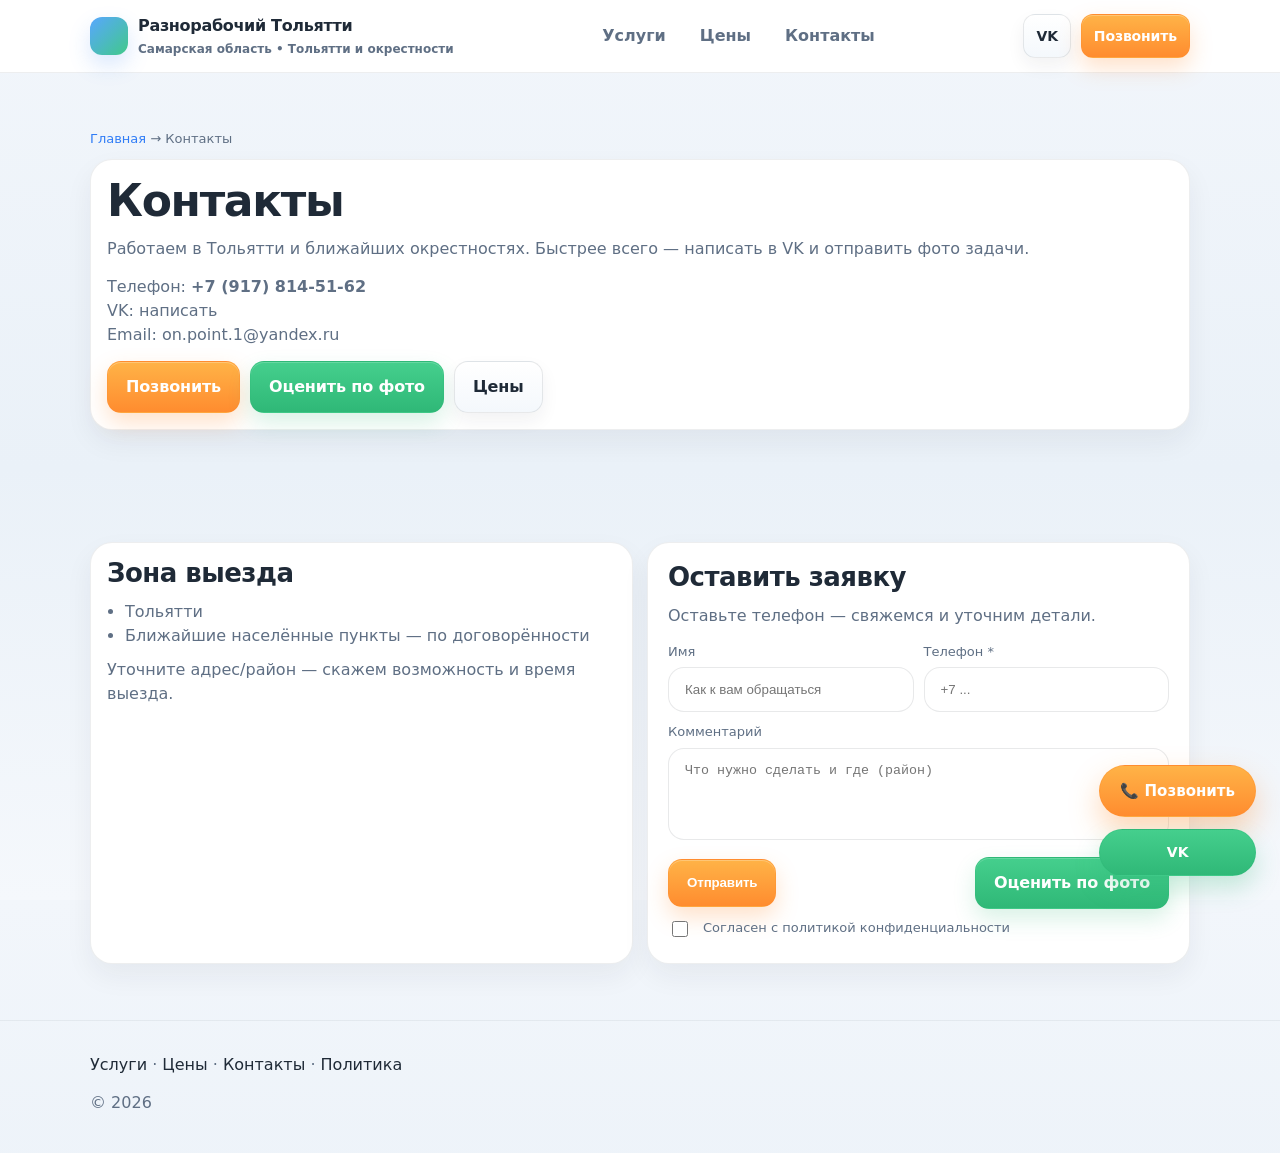
==== commit 3af5e601: "Кнопка позвонить для десктопа" ====
--- a/contacts/index.html
+++ b/contacts/index.html
@@ -32,7 +32,7 @@
   "email": "mail@example.com",
   "url": "https://твойдомен.ru/contacts/",
   "sameAs": [
-    "https://t.me/username"
+    "https://vk.com/id1104069924"
   ]
 }
 </script>
--- a/assets/css/style.css
+++ b/assets/css/style.css
@@ -165,16 +165,17 @@
 }
 
 .btn-primary {
-    background: linear-gradient(180deg, #4d98ff, #2f7cf6);
+    background: linear-gradient(180deg, #ffb347, #ff8c2f);
     color: #ffffff;
-    border-color: rgba(47, 124, 246, 0.28);
+    border-color: rgba(255, 140, 47, 0.35);
     box-shadow:
-        inset 0 1px 0 rgba(255, 255, 255, 0.22),
-        0 10px 22px rgba(47, 124, 246, 0.18);
+        inset 0 1px 0 rgba(255, 255, 255, 0.25),
+        0 10px 22px rgba(255, 140, 47, 0.25);
+    font-weight: 800;
 }
 
 .btn-primary:hover {
-    background: linear-gradient(180deg, #5aa2ff, #347ff2);
+    background: linear-gradient(180deg, #ffbe59, #ff953f);
 }
 
 .btn-green {
@@ -943,4 +944,119 @@
     .footer {
         padding-bottom: 24px;
     }
+
+    /* =========================================
+   FLOATING ACTIONS (DESKTOP CALL + VK)
+   ========================================= */
+
+    .floating-actions {
+        position: fixed;
+        right: 24px;
+        bottom: 24px;
+        z-index: 50;
+        display: none;
+        flex-direction: column;
+        gap: 12px;
+    }
+
+    /* CALL BUTTON */
+
+    .floating-call {
+        display: inline-flex;
+        align-items: center;
+        justify-content: center;
+
+        padding: 14px 20px;
+        border-radius: 999px;
+
+        background: linear-gradient(180deg, #ffb347, #ff8c2f);
+        color: #fff;
+
+        font-weight: 800;
+        font-size: 15px;
+
+        border: 1px solid rgba(255, 140, 47, 0.28);
+
+        box-shadow:
+            0 14px 30px rgba(255, 140, 47, 0.35);
+
+        animation: callPulse 1.8s infinite;
+
+        transition: transform .15s ease, box-shadow .2s ease;
+    }
+
+    .floating-call:hover {
+        transform: translateY(-2px);
+    }
+
+    /* VK BUTTON */
+
+    .floating-vk {
+        display: inline-flex;
+        align-items: center;
+        justify-content: center;
+
+        padding: 12px 18px;
+        border-radius: 999px;
+
+        background: linear-gradient(180deg, #45cf8d, #2fb877);
+        color: #fff;
+
+        font-weight: 700;
+        font-size: 14px;
+
+        border: 1px solid rgba(47, 184, 119, 0.25);
+
+        box-shadow:
+            0 12px 24px rgba(47, 184, 119, 0.25);
+
+        transition: transform .15s ease;
+    }
+
+    .floating-vk:hover {
+        transform: translateY(-2px);
+    }
+
+    /* PULSE ANIMATION */
+
+    @keyframes callPulse {
+
+        0% {
+            box-shadow:
+                0 14px 30px rgba(255, 140, 47, 0.35),
+                0 0 0 0 rgba(255, 140, 47, 0.35);
+        }
+
+        70% {
+            box-shadow:
+                0 14px 30px rgba(255, 140, 47, 0.35),
+                0 0 0 18px rgba(255, 140, 47, 0);
+        }
+
+        100% {
+            box-shadow:
+                0 14px 30px rgba(255, 140, 47, 0.35),
+                0 0 0 0 rgba(255, 140, 47, 0);
+        }
+    }
+
+    /* SHOW ON DESKTOP */
+
+    @media (min-width:1024px) {
+
+        .floating-actions {
+            display: flex;
+        }
+
+    }
+
+    /* HIDE ON MOBILE */
+
+    @media (max-width:767px) {
+
+        .floating-actions {
+            display: none !important;
+        }
+
+    }
 }
